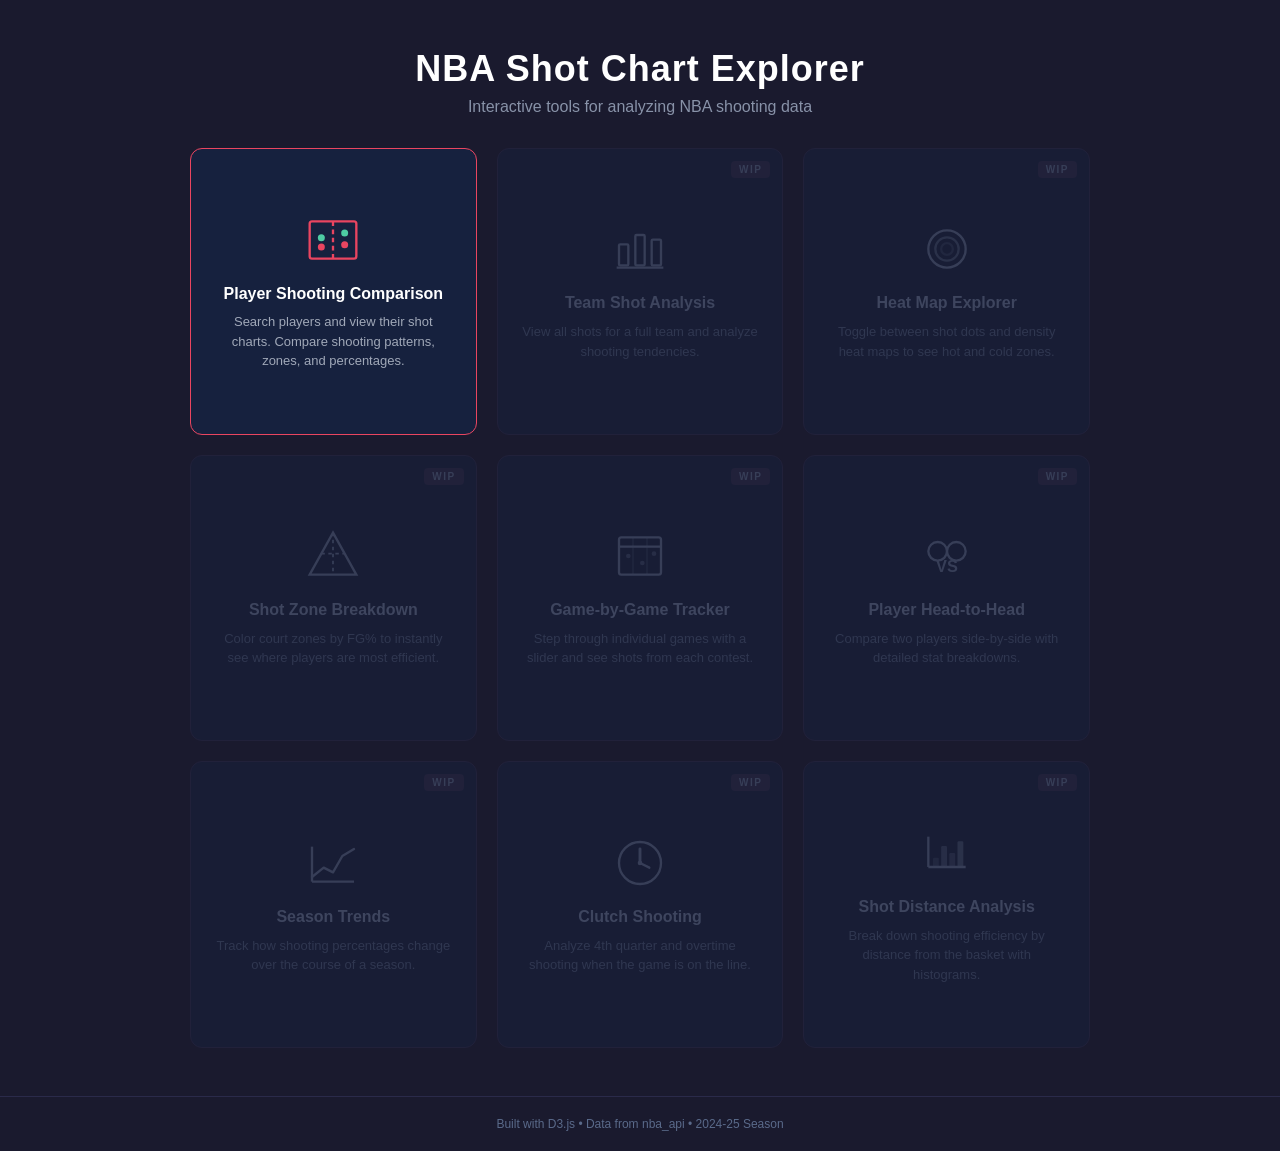
==== index.html @ 859c3bda "Initial commit — NBA Shot Chart Explorer Home page with 3x3 feature grid, player shooting comparison" ====
<!DOCTYPE html>
<html lang="en">
<head>
    <meta charset="UTF-8">
    <meta name="viewport" content="width=device-width, initial-scale=1.0">
    <title>NBA Shot Chart Explorer</title>
    <link rel="stylesheet" href="css/home.css">
</head>
<body>

    <!-- ============ HEADER ============ -->
    <header class="home-header">
        <h1 class="home-title">NBA Shot Chart Explorer</h1>
        <p class="home-subtitle">Interactive tools for analyzing NBA shooting data</p>
    </header>

    <!-- ============ FEATURE GRID ============ -->
    <main class="home-main">
        <div class="feature-grid">

            <!-- Card 1: Player Shooting Comparison — ACTIVE -->
            <a href="comparison.html" class="feature-card active">
                <div class="card-icon">
                    <svg viewBox="0 0 48 48" fill="none" xmlns="http://www.w3.org/2000/svg">
                        <rect x="4" y="8" width="40" height="32" rx="2" stroke="currentColor" stroke-width="2"/>
                        <line x1="24" y1="8" x2="24" y2="40" stroke="currentColor" stroke-width="2" stroke-dasharray="4 3"/>
                        <circle cx="14" cy="22" r="3" fill="#4ecca3"/>
                        <circle cx="14" cy="30" r="3" fill="#e94560"/>
                        <circle cx="34" cy="18" r="3" fill="#4ecca3"/>
                        <circle cx="34" cy="28" r="3" fill="#e94560"/>
                    </svg>
                </div>
                <h2 class="card-title">Player Shooting Comparison</h2>
                <p class="card-desc">Search players and view their shot charts. Compare shooting patterns, zones, and percentages.</p>
            </a>

            <!-- Card 2: Team Shot Analysis — WIP -->
            <div class="feature-card wip">
                <div class="wip-badge">WIP</div>
                <div class="card-icon">
                    <svg viewBox="0 0 48 48" fill="none" xmlns="http://www.w3.org/2000/svg">
                        <rect x="6" y="20" width="8" height="18" rx="1" stroke="currentColor" stroke-width="2"/>
                        <rect x="20" y="12" width="8" height="26" rx="1" stroke="currentColor" stroke-width="2"/>
                        <rect x="34" y="16" width="8" height="22" rx="1" stroke="currentColor" stroke-width="2"/>
                        <line x1="4" y1="40" x2="44" y2="40" stroke="currentColor" stroke-width="2"/>
                    </svg>
                </div>
                <h2 class="card-title">Team Shot Analysis</h2>
                <p class="card-desc">View all shots for a full team and analyze shooting tendencies.</p>
            </div>

            <!-- Card 3: Heat Map Explorer — WIP -->
            <div class="feature-card wip">
                <div class="wip-badge">WIP</div>
                <div class="card-icon">
                    <svg viewBox="0 0 48 48" fill="none" xmlns="http://www.w3.org/2000/svg">
                        <circle cx="24" cy="24" r="16" stroke="currentColor" stroke-width="2"/>
                        <circle cx="24" cy="24" r="10" stroke="currentColor" stroke-width="2" opacity="0.6"/>
                        <circle cx="24" cy="24" r="5" stroke="currentColor" stroke-width="2" opacity="0.3"/>
                    </svg>
                </div>
                <h2 class="card-title">Heat Map Explorer</h2>
                <p class="card-desc">Toggle between shot dots and density heat maps to see hot and cold zones.</p>
            </div>

            <!-- Card 4: Shot Zone Breakdown — WIP -->
            <div class="feature-card wip">
                <div class="wip-badge">WIP</div>
                <div class="card-icon">
                    <svg viewBox="0 0 48 48" fill="none" xmlns="http://www.w3.org/2000/svg">
                        <path d="M24 4 L44 40 L4 40 Z" stroke="currentColor" stroke-width="2" fill="none"/>
                        <line x1="24" y1="4" x2="24" y2="40" stroke="currentColor" stroke-width="1.5" stroke-dasharray="3 3"/>
                        <line x1="14" y1="22" x2="34" y2="22" stroke="currentColor" stroke-width="1.5" stroke-dasharray="3 3"/>
                    </svg>
                </div>
                <h2 class="card-title">Shot Zone Breakdown</h2>
                <p class="card-desc">Color court zones by FG% to instantly see where players are most efficient.</p>
            </div>

            <!-- Card 5: Game-by-Game Tracker — WIP -->
            <div class="feature-card wip">
                <div class="wip-badge">WIP</div>
                <div class="card-icon">
                    <svg viewBox="0 0 48 48" fill="none" xmlns="http://www.w3.org/2000/svg">
                        <rect x="6" y="8" width="36" height="32" rx="2" stroke="currentColor" stroke-width="2"/>
                        <line x1="6" y1="16" x2="42" y2="16" stroke="currentColor" stroke-width="2"/>
                        <line x1="18" y1="8" x2="18" y2="40" stroke="currentColor" stroke-width="1" opacity="0.4"/>
                        <line x1="30" y1="8" x2="30" y2="40" stroke="currentColor" stroke-width="1" opacity="0.4"/>
                        <circle cx="14" cy="24" r="2" fill="currentColor" opacity="0.5"/>
                        <circle cx="26" cy="30" r="2" fill="currentColor" opacity="0.5"/>
                        <circle cx="36" cy="22" r="2" fill="currentColor" opacity="0.5"/>
                    </svg>
                </div>
                <h2 class="card-title">Game-by-Game Tracker</h2>
                <p class="card-desc">Step through individual games with a slider and see shots from each contest.</p>
            </div>

            <!-- Card 6: Head-to-Head — WIP -->
            <div class="feature-card wip">
                <div class="wip-badge">WIP</div>
                <div class="card-icon">
                    <svg viewBox="0 0 48 48" fill="none" xmlns="http://www.w3.org/2000/svg">
                        <circle cx="16" cy="20" r="8" stroke="currentColor" stroke-width="2"/>
                        <circle cx="32" cy="20" r="8" stroke="currentColor" stroke-width="2"/>
                        <text x="24" y="38" text-anchor="middle" fill="currentColor" font-size="14" font-weight="bold">VS</text>
                    </svg>
                </div>
                <h2 class="card-title">Player Head-to-Head</h2>
                <p class="card-desc">Compare two players side-by-side with detailed stat breakdowns.</p>
            </div>

            <!-- Card 7: Season Trends — WIP -->
            <div class="feature-card wip">
                <div class="wip-badge">WIP</div>
                <div class="card-icon">
                    <svg viewBox="0 0 48 48" fill="none" xmlns="http://www.w3.org/2000/svg">
                        <polyline points="6,36 16,28 24,32 32,18 42,12" stroke="currentColor" stroke-width="2" fill="none" stroke-linecap="round" stroke-linejoin="round"/>
                        <line x1="6" y1="40" x2="42" y2="40" stroke="currentColor" stroke-width="2"/>
                        <line x1="6" y1="10" x2="6" y2="40" stroke="currentColor" stroke-width="2"/>
                    </svg>
                </div>
                <h2 class="card-title">Season Trends</h2>
                <p class="card-desc">Track how shooting percentages change over the course of a season.</p>
            </div>

            <!-- Card 8: Clutch Shooting — WIP -->
            <div class="feature-card wip">
                <div class="wip-badge">WIP</div>
                <div class="card-icon">
                    <svg viewBox="0 0 48 48" fill="none" xmlns="http://www.w3.org/2000/svg">
                        <circle cx="24" cy="24" r="18" stroke="currentColor" stroke-width="2"/>
                        <line x1="24" y1="12" x2="24" y2="24" stroke="currentColor" stroke-width="2.5" stroke-linecap="round"/>
                        <line x1="24" y1="24" x2="32" y2="28" stroke="currentColor" stroke-width="2" stroke-linecap="round"/>
                        <circle cx="24" cy="24" r="2" fill="currentColor"/>
                    </svg>
                </div>
                <h2 class="card-title">Clutch Shooting</h2>
                <p class="card-desc">Analyze 4th quarter and overtime shooting when the game is on the line.</p>
            </div>

            <!-- Card 9: Shot Distance Analysis — WIP -->
            <div class="feature-card wip">
                <div class="wip-badge">WIP</div>
                <div class="card-icon">
                    <svg viewBox="0 0 48 48" fill="none" xmlns="http://www.w3.org/2000/svg">
                        <line x1="8" y1="36" x2="40" y2="36" stroke="currentColor" stroke-width="2"/>
                        <line x1="8" y1="36" x2="8" y2="10" stroke="currentColor" stroke-width="2"/>
                        <rect x="12" y="28" width="5" height="8" rx="1" fill="currentColor" opacity="0.3"/>
                        <rect x="19" y="18" width="5" height="18" rx="1" fill="currentColor" opacity="0.5"/>
                        <rect x="26" y="24" width="5" height="12" rx="1" fill="currentColor" opacity="0.4"/>
                        <rect x="33" y="14" width="5" height="22" rx="1" fill="currentColor" opacity="0.6"/>
                    </svg>
                </div>
                <h2 class="card-title">Shot Distance Analysis</h2>
                <p class="card-desc">Break down shooting efficiency by distance from the basket with histograms.</p>
            </div>

        </div>
    </main>

    <!-- ============ FOOTER ============ -->
    <footer class="home-footer">
        <p>Built with D3.js &bull; Data from nba_api &bull; 2024-25 Season</p>
    </footer>

</body>
</html>
---- css/home.css ----
/* ============================================================
   home.css — NBA Shot Chart Explorer Home Page

   3x3 grid of feature cards on a dark background.
   Active cards glow and are clickable; WIP cards are muted.
   ============================================================ */

/* --- RESET & BASE --- */
* {
    margin: 0;
    padding: 0;
    box-sizing: border-box;
}

body {
    font-family: -apple-system, BlinkMacSystemFont, "Segoe UI", Roboto, Helvetica, Arial, sans-serif;
    background-color: #1a1a2e;
    color: #e0e0e0;
    min-height: 100vh;
    display: flex;
    flex-direction: column;
}

/* --- HEADER --- */
.home-header {
    text-align: center;
    padding: 48px 24px 32px;
}

.home-title {
    font-size: 36px;
    font-weight: 700;
    color: #ffffff;
    letter-spacing: 1px;
}

.home-subtitle {
    font-size: 16px;
    color: #8892a8;
    margin-top: 8px;
}

/* --- MAIN CONTENT --- */
.home-main {
    flex: 1;
    display: flex;
    justify-content: center;
    padding: 0 24px 48px;
}

/* --- FEATURE GRID (3x3) --- */
.feature-grid {
    display: grid;
    grid-template-columns: repeat(3, 1fr);
    gap: 20px;
    max-width: 900px;
    width: 100%;
}

/* --- FEATURE CARD (base) --- */
.feature-card {
    background-color: #16213e;
    border: 1px solid #2a2a4a;
    border-radius: 12px;
    padding: 28px 24px;
    display: flex;
    flex-direction: column;
    align-items: center;
    text-align: center;
    position: relative;
    transition: transform 0.2s ease, box-shadow 0.2s ease, border-color 0.2s ease;
    text-decoration: none;
    color: inherit;
    aspect-ratio: 1 / 1;
    justify-content: center;
}

/* --- ACTIVE CARD --- */
.feature-card.active {
    border-color: #e94560;
    cursor: pointer;
}

.feature-card.active:hover {
    transform: translateY(-4px);
    box-shadow: 0 8px 32px rgba(233, 69, 96, 0.25);
    border-color: #e94560;
}

.feature-card.active .card-icon {
    color: #e94560;
}

.feature-card.active .card-title {
    color: #ffffff;
}

.feature-card.active .card-desc {
    color: #a0a8b8;
}

/* Subtle glow pulse on active card */
.feature-card.active::before {
    content: "";
    position: absolute;
    inset: -1px;
    border-radius: 12px;
    background: linear-gradient(135deg, rgba(233, 69, 96, 0.1), rgba(78, 204, 163, 0.05));
    z-index: -1;
}

/* --- WIP CARD --- */
.feature-card.wip {
    cursor: default;
    opacity: 0.45;
}

.feature-card.wip .card-icon {
    color: #5a6a8a;
}

.feature-card.wip .card-title {
    color: #6a7a9a;
}

.feature-card.wip .card-desc {
    color: #4a5a7a;
}

/* --- WIP BADGE --- */
.wip-badge {
    position: absolute;
    top: 12px;
    right: 12px;
    background-color: #2a2a4a;
    color: #5a6a8a;
    font-size: 10px;
    font-weight: 700;
    letter-spacing: 1.5px;
    text-transform: uppercase;
    padding: 3px 8px;
    border-radius: 4px;
}

/* --- CARD ICON --- */
.card-icon {
    width: 56px;
    height: 56px;
    margin-bottom: 16px;
}

.card-icon svg {
    width: 100%;
    height: 100%;
}

/* --- CARD TITLE --- */
.card-title {
    font-size: 16px;
    font-weight: 600;
    margin-bottom: 8px;
    line-height: 1.3;
}

/* --- CARD DESCRIPTION --- */
.card-desc {
    font-size: 13px;
    line-height: 1.5;
}

/* --- FOOTER --- */
.home-footer {
    text-align: center;
    padding: 20px 24px;
    border-top: 1px solid #2a2a4a;
    font-size: 12px;
    color: #5a6a8a;
}

/* --- RESPONSIVE --- */
@media (max-width: 768px) {
    .feature-grid {
        grid-template-columns: repeat(2, 1fr);
        gap: 16px;
    }

    .home-title {
        font-size: 28px;
    }

    .feature-card {
        padding: 20px 16px;
        aspect-ratio: auto;
        min-height: 180px;
    }
}

@media (max-width: 480px) {
    .feature-grid {
        grid-template-columns: 1fr;
        gap: 12px;
    }

    .feature-card {
        aspect-ratio: auto;
        min-height: 160px;
    }
}
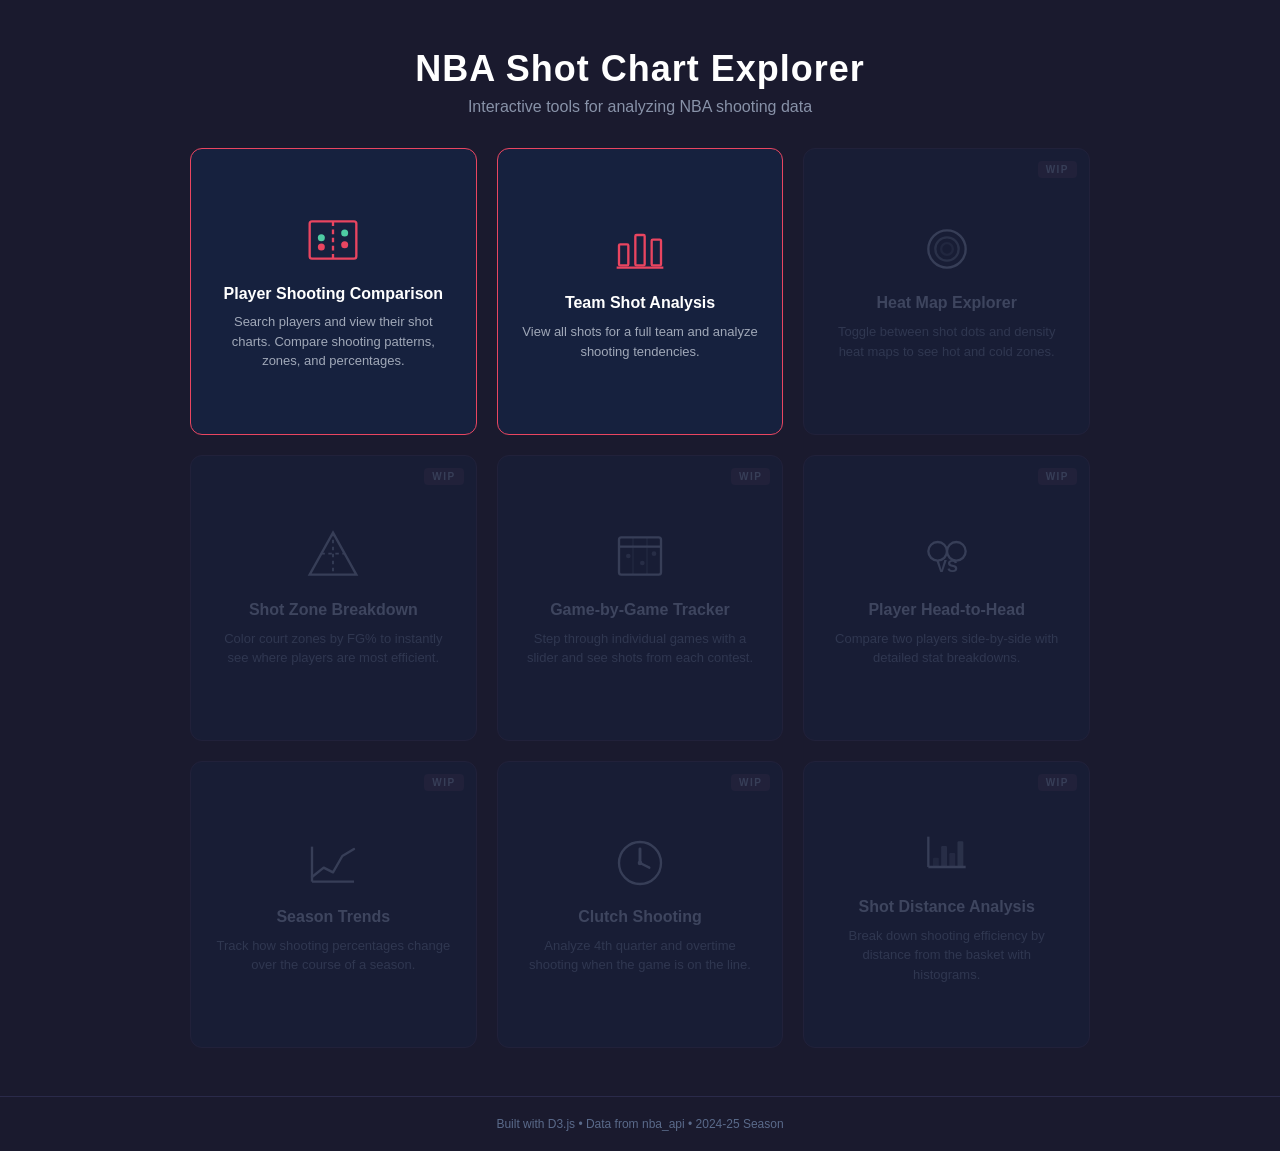
==== commit d2adc497: "Add Team Shot Analysis feature New page with team selector bar (all 30 teams), shot chart plotting, " ====
--- a/index.html
+++ b/index.html
@@ -34,9 +34,8 @@
                 <p class="card-desc">Search players and view their shot charts. Compare shooting patterns, zones, and percentages.</p>
             </a>
 
-            <!-- Card 2: Team Shot Analysis — WIP -->
-            <div class="feature-card wip">
-                <div class="wip-badge">WIP</div>
+            <!-- Card 2: Team Shot Analysis — ACTIVE -->
+            <a href="team-analysis.html" class="feature-card active">
                 <div class="card-icon">
                     <svg viewBox="0 0 48 48" fill="none" xmlns="http://www.w3.org/2000/svg">
                         <rect x="6" y="20" width="8" height="18" rx="1" stroke="currentColor" stroke-width="2"/>
@@ -47,7 +46,7 @@
                 </div>
                 <h2 class="card-title">Team Shot Analysis</h2>
                 <p class="card-desc">View all shots for a full team and analyze shooting tendencies.</p>
-            </div>
+            </a>
 
             <!-- Card 3: Heat Map Explorer — WIP -->
             <div class="feature-card wip">
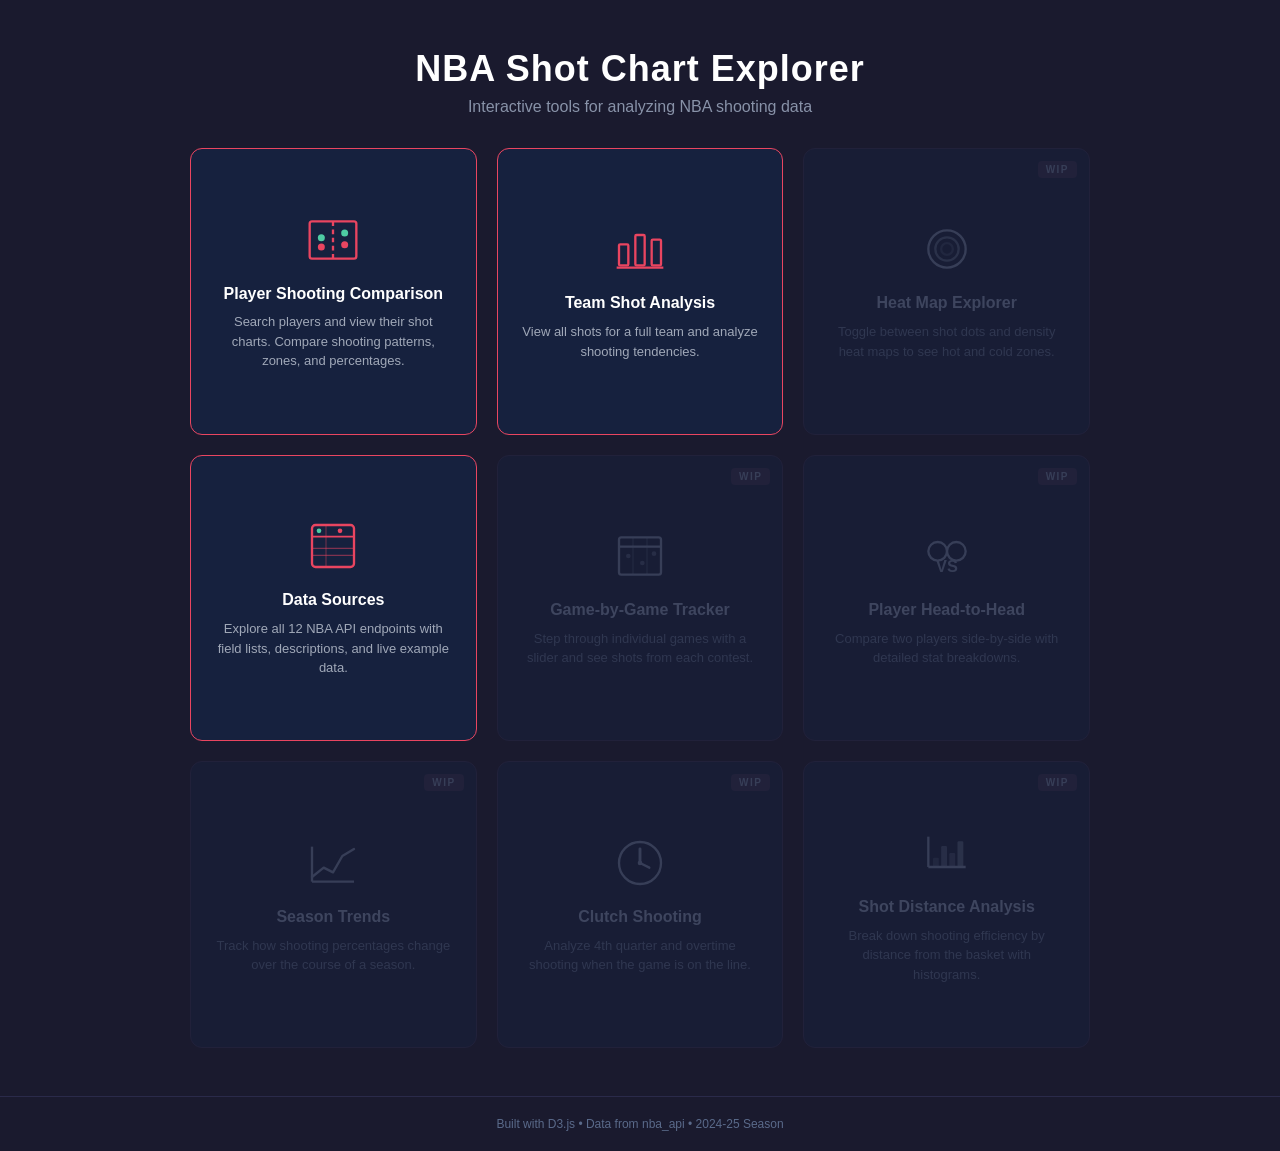
==== commit 210c0238: "Add Data Sources Explorer page (Card #4) with 12 NBA API endpoints - New data-sources.html page docu" ====
--- a/index.html
+++ b/index.html
@@ -62,19 +62,22 @@
                 <p class="card-desc">Toggle between shot dots and density heat maps to see hot and cold zones.</p>
             </div>
 
-            <!-- Card 4: Shot Zone Breakdown — WIP -->
-            <div class="feature-card wip">
-                <div class="wip-badge">WIP</div>
+            <!-- Card 4: Data Sources — ACTIVE -->
+            <a href="data-sources.html" class="feature-card active">
                 <div class="card-icon">
                     <svg viewBox="0 0 48 48" fill="none" xmlns="http://www.w3.org/2000/svg">
-                        <path d="M24 4 L44 40 L4 40 Z" stroke="currentColor" stroke-width="2" fill="none"/>
-                        <line x1="24" y1="4" x2="24" y2="40" stroke="currentColor" stroke-width="1.5" stroke-dasharray="3 3"/>
-                        <line x1="14" y1="22" x2="34" y2="22" stroke="currentColor" stroke-width="1.5" stroke-dasharray="3 3"/>
+                        <rect x="6" y="6" width="36" height="36" rx="3" stroke="currentColor" stroke-width="2"/>
+                        <line x1="6" y1="16" x2="42" y2="16" stroke="currentColor" stroke-width="1.5"/>
+                        <line x1="6" y1="26" x2="42" y2="26" stroke="currentColor" stroke-width="1" opacity="0.5"/>
+                        <line x1="6" y1="32" x2="42" y2="32" stroke="currentColor" stroke-width="1" opacity="0.5"/>
+                        <line x1="18" y1="6" x2="18" y2="42" stroke="currentColor" stroke-width="1" opacity="0.4"/>
+                        <circle cx="12" cy="11" r="2" fill="#4ecca3"/>
+                        <circle cx="30" cy="11" r="2" fill="#e94560"/>
                     </svg>
                 </div>
-                <h2 class="card-title">Shot Zone Breakdown</h2>
-                <p class="card-desc">Color court zones by FG% to instantly see where players are most efficient.</p>
-            </div>
+                <h2 class="card-title">Data Sources</h2>
+                <p class="card-desc">Explore all 12 NBA API endpoints with field lists, descriptions, and live example data.</p>
+            </a>
 
             <!-- Card 5: Game-by-Game Tracker — WIP -->
             <div class="feature-card wip">
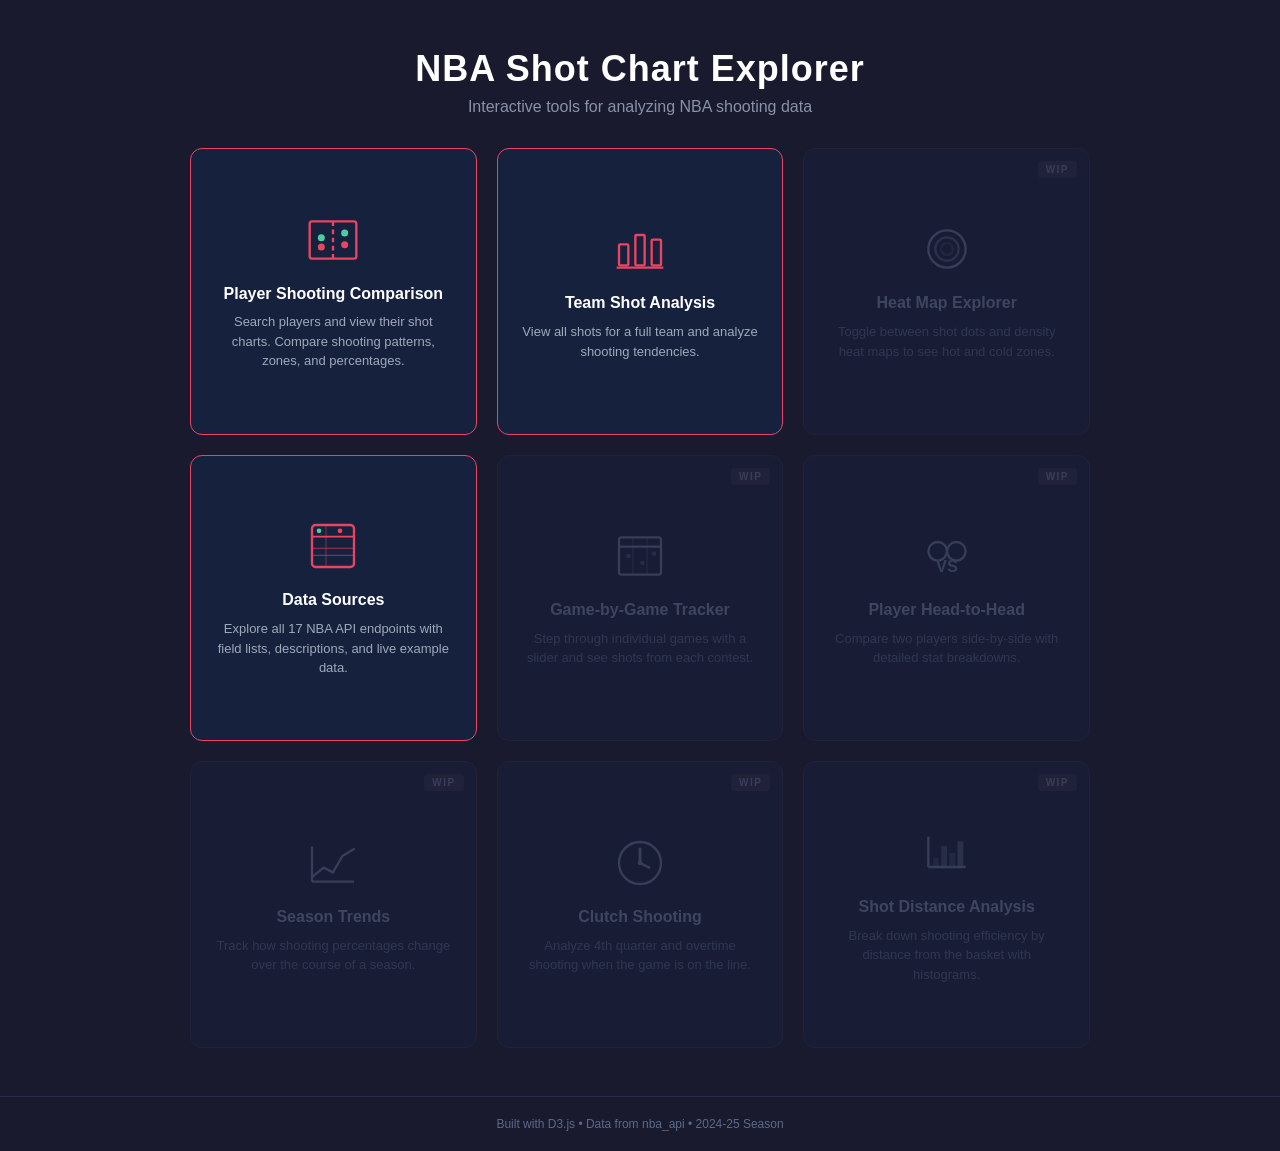
==== commit b8aec5bc: "Add 5 new API endpoints to Data Sources page (17 total) - SynergyPlayTypes: play type scoring breakd" ====
--- a/index.html
+++ b/index.html
@@ -76,7 +76,7 @@
                     </svg>
                 </div>
                 <h2 class="card-title">Data Sources</h2>
-                <p class="card-desc">Explore all 12 NBA API endpoints with field lists, descriptions, and live example data.</p>
+                <p class="card-desc">Explore all 17 NBA API endpoints with field lists, descriptions, and live example data.</p>
             </a>
 
             <!-- Card 5: Game-by-Game Tracker — WIP -->
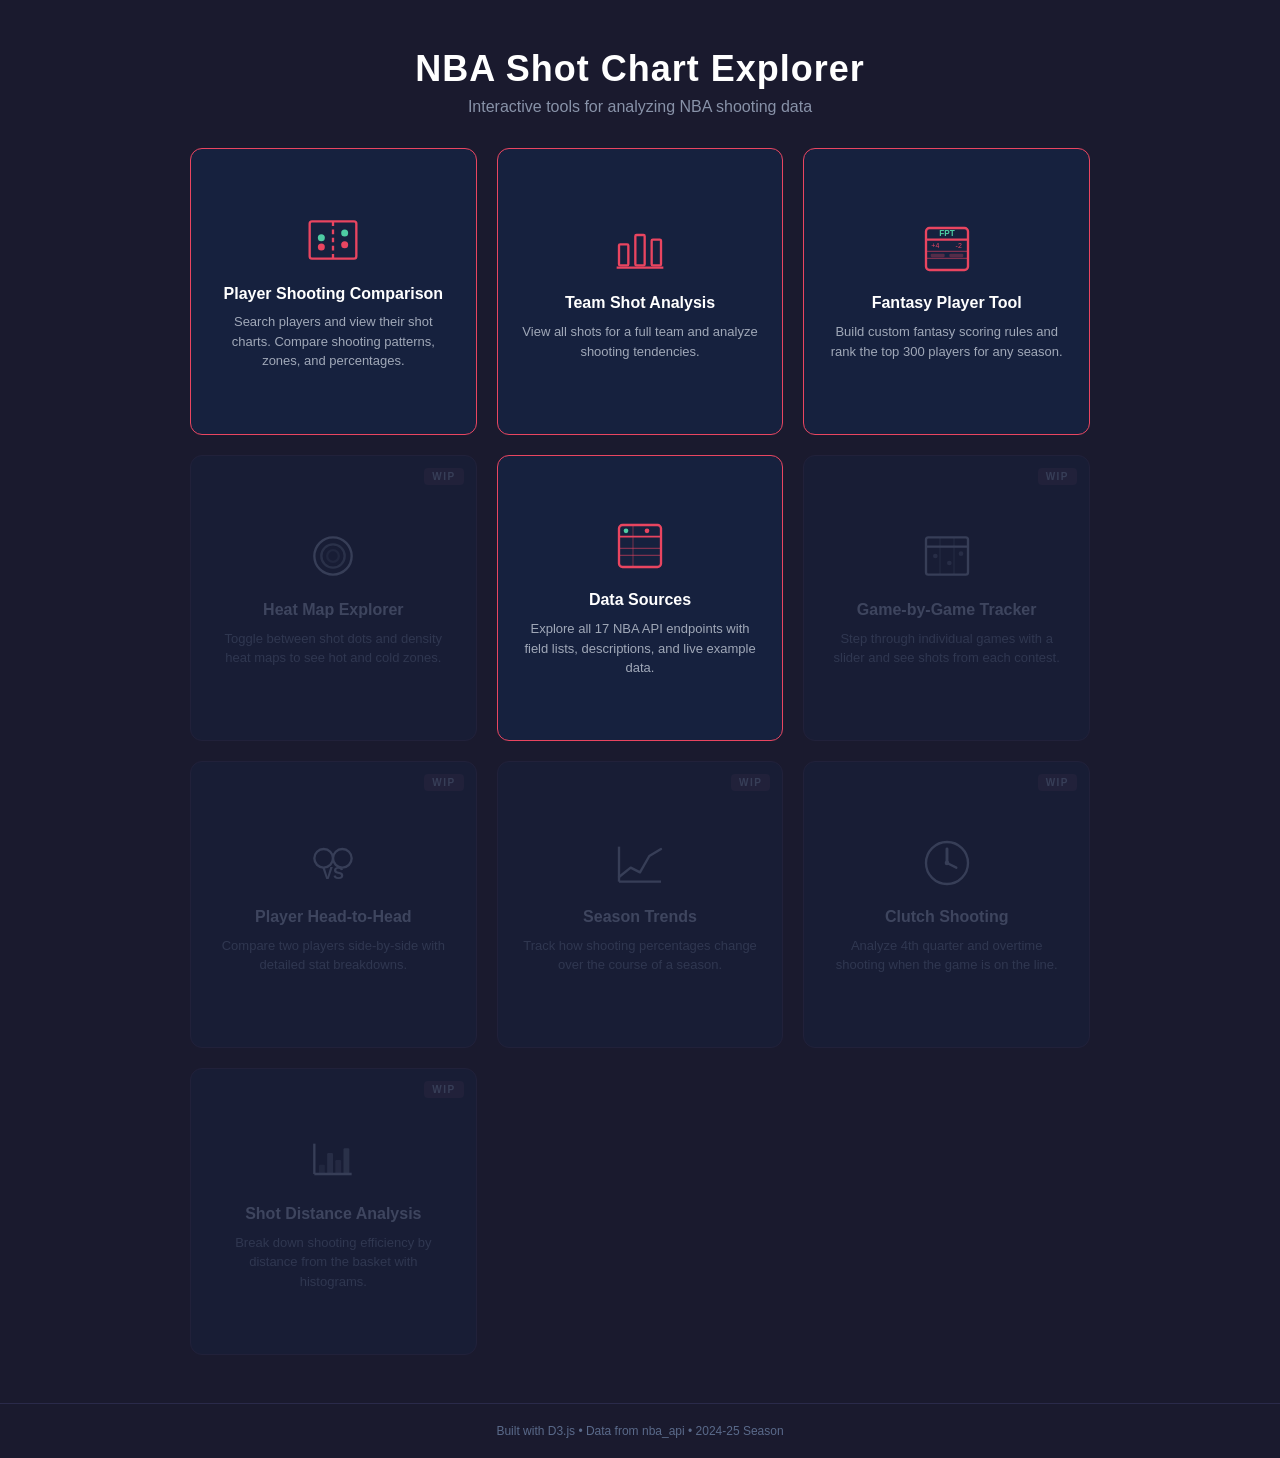
==== commit 90076908: "Add Fantasy Player Tool with custom scoring and sortable player rankings" ====
--- a/index.html
+++ b/index.html
@@ -48,7 +48,26 @@
                 <p class="card-desc">View all shots for a full team and analyze shooting tendencies.</p>
             </a>
 
-            <!-- Card 3: Heat Map Explorer — WIP -->
+            <!-- Card 3: Fantasy Player Tool — ACTIVE -->
+            <a href="fantasy-player-tool.html" class="feature-card active">
+                <div class="card-icon">
+                    <svg viewBox="0 0 48 48" fill="none" xmlns="http://www.w3.org/2000/svg">
+                        <rect x="6" y="6" width="36" height="36" rx="3" stroke="currentColor" stroke-width="2"/>
+                        <line x1="6" y1="16" x2="42" y2="16" stroke="currentColor" stroke-width="2"/>
+                        <line x1="6" y1="26" x2="42" y2="26" stroke="currentColor" stroke-width="1" opacity="0.5"/>
+                        <line x1="6" y1="32" x2="42" y2="32" stroke="currentColor" stroke-width="1" opacity="0.5"/>
+                        <text x="24" y="13" text-anchor="middle" fill="#4ecca3" font-size="7" font-weight="bold">FPT</text>
+                        <text x="14" y="23" text-anchor="middle" fill="currentColor" font-size="6">+4</text>
+                        <text x="34" y="23" text-anchor="middle" fill="currentColor" font-size="6">-2</text>
+                        <rect x="10" y="28" width="12" height="3" rx="1" fill="currentColor" opacity="0.3"/>
+                        <rect x="26" y="28" width="12" height="3" rx="1" fill="currentColor" opacity="0.3"/>
+                    </svg>
+                </div>
+                <h2 class="card-title">Fantasy Player Tool</h2>
+                <p class="card-desc">Build custom fantasy scoring rules and rank the top 300 players for any season.</p>
+            </a>
+
+            <!-- Card 4: Heat Map Explorer — WIP -->
             <div class="feature-card wip">
                 <div class="wip-badge">WIP</div>
                 <div class="card-icon">
@@ -62,7 +81,7 @@
                 <p class="card-desc">Toggle between shot dots and density heat maps to see hot and cold zones.</p>
             </div>
 
-            <!-- Card 4: Data Sources — ACTIVE -->
+            <!-- Card 5: Data Sources — ACTIVE -->
             <a href="data-sources.html" class="feature-card active">
                 <div class="card-icon">
                     <svg viewBox="0 0 48 48" fill="none" xmlns="http://www.w3.org/2000/svg">
@@ -79,7 +98,7 @@
                 <p class="card-desc">Explore all 17 NBA API endpoints with field lists, descriptions, and live example data.</p>
             </a>
 
-            <!-- Card 5: Game-by-Game Tracker — WIP -->
+            <!-- Card 6: Game-by-Game Tracker — WIP -->
             <div class="feature-card wip">
                 <div class="wip-badge">WIP</div>
                 <div class="card-icon">
@@ -97,7 +116,7 @@
                 <p class="card-desc">Step through individual games with a slider and see shots from each contest.</p>
             </div>
 
-            <!-- Card 6: Head-to-Head — WIP -->
+            <!-- Card 7: Head-to-Head — WIP -->
             <div class="feature-card wip">
                 <div class="wip-badge">WIP</div>
                 <div class="card-icon">
@@ -111,7 +130,7 @@
                 <p class="card-desc">Compare two players side-by-side with detailed stat breakdowns.</p>
             </div>
 
-            <!-- Card 7: Season Trends — WIP -->
+            <!-- Card 8: Season Trends — WIP -->
             <div class="feature-card wip">
                 <div class="wip-badge">WIP</div>
                 <div class="card-icon">
@@ -125,7 +144,7 @@
                 <p class="card-desc">Track how shooting percentages change over the course of a season.</p>
             </div>
 
-            <!-- Card 8: Clutch Shooting — WIP -->
+            <!-- Card 9: Clutch Shooting — WIP -->
             <div class="feature-card wip">
                 <div class="wip-badge">WIP</div>
                 <div class="card-icon">
@@ -140,7 +159,7 @@
                 <p class="card-desc">Analyze 4th quarter and overtime shooting when the game is on the line.</p>
             </div>
 
-            <!-- Card 9: Shot Distance Analysis — WIP -->
+            <!-- Card 10: Shot Distance Analysis — WIP -->
             <div class="feature-card wip">
                 <div class="wip-badge">WIP</div>
                 <div class="card-icon">
